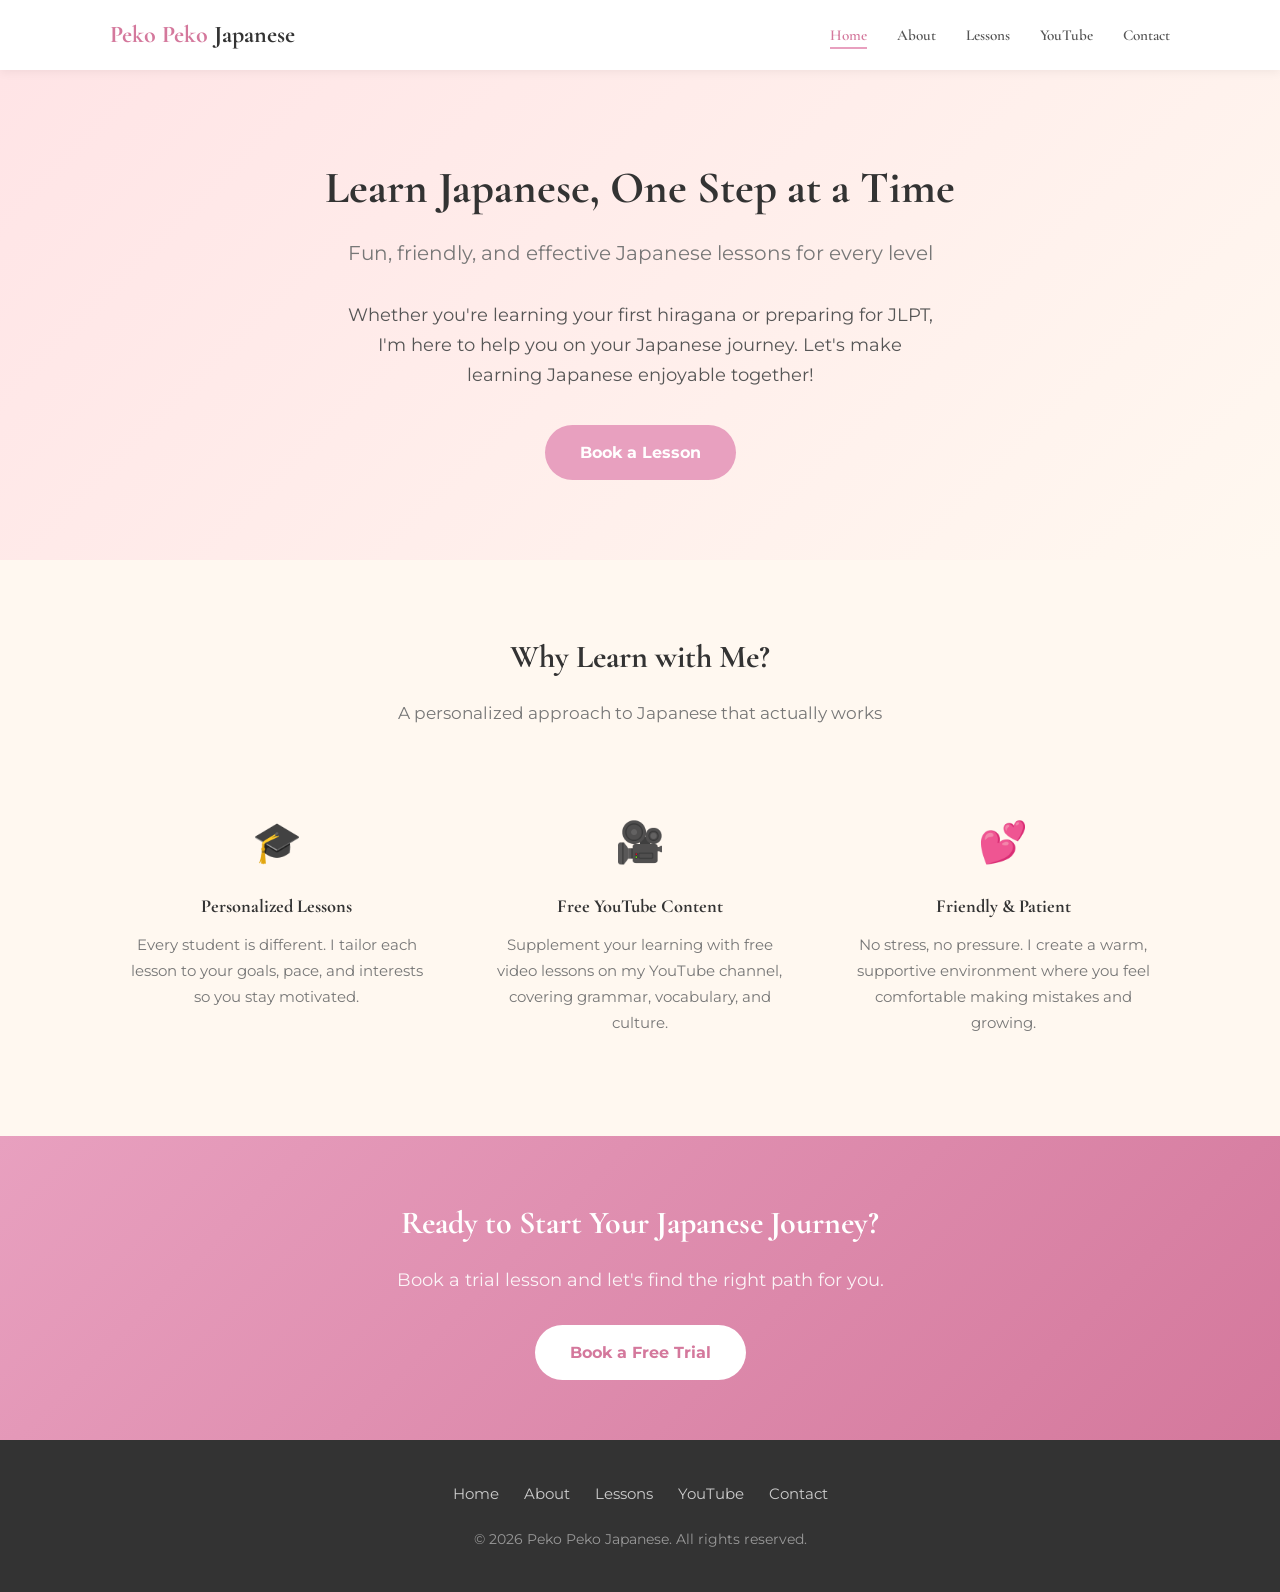
==== index.html @ 99cbce1f "Initial website for Peko Peko Japanese Co-Authored-By: Claude Opus 4.6 <noreply@anthropic.com>" ====
<!DOCTYPE html>
<html lang="en">
<head>
  <meta charset="UTF-8">
  <meta name="viewport" content="width=device-width, initial-scale=1.0">
  <title>Peko Peko Japanese - Learn Japanese with Fun</title>
  <link rel="stylesheet" href="css/style.css">
</head>
<body>

  <!-- Navigation -->
  <nav class="navbar">
    <div class="nav-container">
      <a href="index.html" class="nav-logo">Peko Peko <span>Japanese</span></a>
      <ul class="nav-links" id="navLinks">
        <li><a href="index.html" class="active">Home</a></li>
        <li><a href="about.html">About</a></li>
        <li><a href="lessons.html">Lessons</a></li>
        <li><a href="youtube.html">YouTube</a></li>
        <li><a href="contact.html">Contact</a></li>
      </ul>
      <div class="hamburger" id="hamburger" onclick="toggleMenu()">
        <span></span>
        <span></span>
        <span></span>
      </div>
    </div>
  </nav>

  <!-- Hero Section -->
  <section class="hero">
    <h1>Learn Japanese, One Step at a Time</h1>
    <p class="tagline">Fun, friendly, and effective Japanese lessons for every level</p>
    <p>Whether you're learning your first hiragana or preparing for JLPT, I'm here to help you on your Japanese journey. Let's make learning Japanese enjoyable together!</p>
    <a href="https://preply.in/%E7%8E%96%E5%AE%9F6JA1728223210?ts=17727750" target="_blank" class="btn btn-primary">Book a Lesson</a>
  </section>

  <!-- Features -->
  <div class="section">
    <h2>Why Learn with Me?</h2>
    <p class="subtitle">A personalized approach to Japanese that actually works</p>
    <div class="features">
      <div class="feature-item">
        <div class="feature-icon">&#127891;</div>
        <h3>Personalized Lessons</h3>
        <p>Every student is different. I tailor each lesson to your goals, pace, and interests so you stay motivated.</p>
      </div>
      <div class="feature-item">
        <div class="feature-icon">&#127909;</div>
        <h3>Free YouTube Content</h3>
        <p>Supplement your learning with free video lessons on my YouTube channel, covering grammar, vocabulary, and culture.</p>
      </div>
      <div class="feature-item">
        <div class="feature-icon">&#128149;</div>
        <h3>Friendly & Patient</h3>
        <p>No stress, no pressure. I create a warm, supportive environment where you feel comfortable making mistakes and growing.</p>
      </div>
    </div>
  </div>

  <!-- CTA Banner -->
  <section class="cta-banner">
    <h2>Ready to Start Your Japanese Journey?</h2>
    <p>Book a trial lesson and let's find the right path for you.</p>
    <a href="https://preply.in/%E7%8E%96%E5%AE%9F6JA1728223210?ts=17727750" target="_blank" class="btn">Book a Free Trial</a>
  </section>

  <!-- Footer -->
  <footer class="footer">
    <div class="footer-content">
      <ul class="footer-links">
        <li><a href="index.html">Home</a></li>
        <li><a href="about.html">About</a></li>
        <li><a href="lessons.html">Lessons</a></li>
        <li><a href="youtube.html">YouTube</a></li>
        <li><a href="contact.html">Contact</a></li>
      </ul>
      <p>&copy; 2026 Peko Peko Japanese. All rights reserved.</p>
    </div>
  </footer>

  <script>
    function toggleMenu() {
      document.getElementById('navLinks').classList.toggle('open');
    }
  </script>

</body>
</html>
---- css/style.css ----
@import url('https://fonts.googleapis.com/css2?family=Cormorant+Garamond:wght@400;500;600;700&family=Montserrat:wght@400;500;600&display=swap');

/* ===== Reset & Base ===== */
*, *::before, *::after {
  margin: 0;
  padding: 0;
  box-sizing: border-box;
}

html {
  scroll-behavior: smooth;
}

body {
  font-family: 'Montserrat', sans-serif;
  color: #333;
  background-color: #FFF8F0;
  line-height: 1.7;
}

h1, h2, h3, .nav-logo, .nav-links a {
  font-family: 'Cormorant Garamond', serif;
}

a {
  color: #D4789C;
  text-decoration: none;
  transition: color 0.3s;
}

a:hover {
  color: #B85C80;
}

img {
  max-width: 100%;
  height: auto;
}

/* ===== Navigation ===== */
.navbar {
  background-color: #fff;
  box-shadow: 0 2px 10px rgba(0, 0, 0, 0.06);
  position: sticky;
  top: 0;
  z-index: 100;
}

.nav-container {
  max-width: 1100px;
  margin: 0 auto;
  padding: 0 20px;
  display: flex;
  justify-content: space-between;
  align-items: center;
  height: 70px;
}

.nav-logo {
  font-size: 1.5rem;
  font-weight: 800;
  color: #D4789C;
}

.nav-logo span {
  color: #333;
}

.nav-links {
  display: flex;
  list-style: none;
  gap: 30px;
}

.nav-links a {
  color: #555;
  font-weight: 600;
  font-size: 0.95rem;
  padding: 5px 0;
  position: relative;
}

.nav-links a::after {
  content: '';
  position: absolute;
  bottom: 0;
  left: 0;
  width: 0;
  height: 2px;
  background-color: #E8A0BF;
  transition: width 0.3s;
}

.nav-links a:hover::after,
.nav-links a.active::after {
  width: 100%;
}

.nav-links a:hover,
.nav-links a.active {
  color: #D4789C;
}

/* Hamburger menu (mobile) */
.hamburger {
  display: none;
  flex-direction: column;
  cursor: pointer;
  gap: 5px;
}

.hamburger span {
  width: 25px;
  height: 3px;
  background-color: #333;
  border-radius: 3px;
  transition: 0.3s;
}

/* ===== Hero Section ===== */
.hero {
  background: linear-gradient(135deg, #FFE4E6, #FFF8F0);
  padding: 80px 20px;
  text-align: center;
}

.hero h1 {
  font-size: 2.8rem;
  font-weight: 800;
  color: #333;
  margin-bottom: 10px;
}

.hero .tagline {
  font-size: 1.25rem;
  color: #777;
  margin-bottom: 30px;
}

.hero p {
  max-width: 600px;
  margin: 0 auto 35px;
  font-size: 1.1rem;
  color: #555;
}

/* ===== Buttons ===== */
.btn {
  display: inline-block;
  padding: 14px 35px;
  border-radius: 30px;
  font-weight: 700;
  font-size: 1rem;
  transition: all 0.3s;
  border: none;
  cursor: pointer;
}

.btn-primary {
  background-color: #E8A0BF;
  color: #fff;
}

.btn-primary:hover {
  background-color: #D4789C;
  color: #fff;
  transform: translateY(-2px);
  box-shadow: 0 4px 15px rgba(212, 120, 156, 0.4);
}

.btn-secondary {
  background-color: transparent;
  color: #D4789C;
  border: 2px solid #E8A0BF;
}

.btn-secondary:hover {
  background-color: #E8A0BF;
  color: #fff;
  transform: translateY(-2px);
}

/* ===== Sections ===== */
.section {
  padding: 70px 20px;
  max-width: 1100px;
  margin: 0 auto;
}

.section-alt {
  background-color: #FFE4E6;
}

.section-alt .section {
  padding-left: 0;
  padding-right: 0;
}

.section h2 {
  font-size: 2rem;
  text-align: center;
  margin-bottom: 15px;
  color: #333;
}

.section .subtitle {
  text-align: center;
  color: #777;
  margin-bottom: 50px;
  font-size: 1.05rem;
}

/* ===== Page Header ===== */
.page-header {
  background: linear-gradient(135deg, #FFE4E6, #FFF8F0);
  padding: 50px 20px;
  text-align: center;
}

.page-header h1 {
  font-size: 2.4rem;
  font-weight: 800;
  color: #333;
  margin-bottom: 10px;
}

.page-header p {
  color: #777;
  font-size: 1.1rem;
}

/* ===== Cards ===== */
.card-grid {
  display: grid;
  grid-template-columns: repeat(auto-fit, minmax(300px, 1fr));
  gap: 30px;
}

.card {
  background: #fff;
  border-radius: 15px;
  padding: 35px 30px;
  box-shadow: 0 3px 15px rgba(0, 0, 0, 0.05);
  transition: transform 0.3s, box-shadow 0.3s;
}

.card:hover {
  transform: translateY(-5px);
  box-shadow: 0 8px 25px rgba(0, 0, 0, 0.1);
}

.card h3 {
  font-size: 1.3rem;
  margin-bottom: 12px;
  color: #D4789C;
}

.card p {
  color: #666;
  margin-bottom: 15px;
}

.card .tag {
  display: inline-block;
  background-color: #FFE4E6;
  color: #D4789C;
  padding: 4px 14px;
  border-radius: 20px;
  font-size: 0.85rem;
  font-weight: 600;
}

/* ===== About Page ===== */
.about-content {
  display: grid;
  grid-template-columns: 1fr 1fr;
  gap: 50px;
  align-items: center;
}

.about-photo {
  width: 100%;
  border-radius: 20px;
  overflow: hidden;
}

.about-photo img {
  width: 100%;
  height: 400px;
  object-fit: cover;
  object-position: center 60%;
  border-radius: 20px;
}

.about-text h3 {
  font-size: 1.4rem;
  margin-bottom: 15px;
  color: #D4789C;
}

.about-text p {
  color: #555;
  margin-bottom: 15px;
}

.philosophy-list {
  list-style: none;
  margin-top: 20px;
}

.philosophy-list li {
  padding: 8px 0;
  padding-left: 25px;
  position: relative;
  color: #555;
}

.philosophy-list li::before {
  content: '\2728';
  position: absolute;
  left: 0;
}

/* ===== Video Grid ===== */
.video-grid {
  display: grid;
  grid-template-columns: repeat(auto-fit, minmax(320px, 1fr));
  gap: 30px;
}

.video-card {
  background: #fff;
  border-radius: 15px;
  overflow: hidden;
  box-shadow: 0 3px 15px rgba(0, 0, 0, 0.05);
}

.video-card .video-wrapper {
  position: relative;
  padding-bottom: 56.25%;
  height: 0;
}

.video-card .video-wrapper iframe {
  position: absolute;
  top: 0;
  left: 0;
  width: 100%;
  height: 100%;
  border: none;
}

.video-card .video-info {
  padding: 20px;
}

.video-card .video-info h3 {
  font-size: 1.1rem;
  margin-bottom: 8px;
  color: #333;
}

.video-card .video-info p {
  color: #777;
  font-size: 0.95rem;
}

/* ===== Contact Form ===== */
.contact-grid {
  display: grid;
  grid-template-columns: 1fr 1fr;
  gap: 50px;
}

.form-group {
  margin-bottom: 20px;
}

.form-group label {
  display: block;
  margin-bottom: 6px;
  font-weight: 600;
  color: #555;
}

.form-group input,
.form-group textarea,
.form-group select {
  width: 100%;
  padding: 12px 16px;
  border: 2px solid #E8D5DC;
  border-radius: 10px;
  font-family: 'Montserrat', sans-serif;
  font-size: 1rem;
  color: #333;
  background: #fff;
  transition: border-color 0.3s;
}

.form-group input:focus,
.form-group textarea:focus,
.form-group select:focus {
  outline: none;
  border-color: #E8A0BF;
}

.form-group textarea {
  resize: vertical;
  min-height: 120px;
}

.contact-info h3 {
  font-size: 1.3rem;
  color: #D4789C;
  margin-bottom: 15px;
}

.contact-info p {
  color: #555;
  margin-bottom: 20px;
}

.social-links {
  display: flex;
  gap: 15px;
  margin-top: 25px;
}

.social-links a {
  display: inline-flex;
  align-items: center;
  gap: 8px;
  padding: 10px 20px;
  background-color: #FFE4E6;
  border-radius: 25px;
  color: #D4789C;
  font-weight: 600;
  font-size: 0.9rem;
  transition: all 0.3s;
}

.social-links a:hover {
  background-color: #E8A0BF;
  color: #fff;
}

/* ===== Footer ===== */
.footer {
  background-color: #333;
  color: #ccc;
  padding: 40px 20px;
  text-align: center;
}

.footer-content {
  max-width: 1100px;
  margin: 0 auto;
}

.footer-links {
  display: flex;
  justify-content: center;
  gap: 25px;
  list-style: none;
  margin-bottom: 20px;
}

.footer-links a {
  color: #ccc;
  font-size: 0.95rem;
}

.footer-links a:hover {
  color: #E8A0BF;
}

.footer p {
  font-size: 0.9rem;
  color: #999;
}

/* ===== Highlights / Features ===== */
.features {
  display: grid;
  grid-template-columns: repeat(3, 1fr);
  gap: 30px;
  text-align: center;
}

.feature-item {
  padding: 30px 20px;
}

.feature-icon {
  font-size: 2.5rem;
  margin-bottom: 15px;
}

.feature-item h3 {
  font-size: 1.15rem;
  margin-bottom: 10px;
  color: #333;
}

.feature-item p {
  color: #777;
  font-size: 0.95rem;
}

/* ===== CTA Banner ===== */
.cta-banner {
  background: linear-gradient(135deg, #E8A0BF, #D4789C);
  padding: 60px 20px;
  text-align: center;
  color: #fff;
}

.cta-banner h2 {
  font-size: 2rem;
  margin-bottom: 15px;
}

.cta-banner p {
  font-size: 1.1rem;
  margin-bottom: 30px;
  opacity: 0.9;
}

.cta-banner .btn {
  background-color: #fff;
  color: #D4789C;
}

.cta-banner .btn:hover {
  background-color: #FFF8F0;
  transform: translateY(-2px);
  box-shadow: 0 4px 15px rgba(0, 0, 0, 0.2);
}

/* ===== Channel Banner (YouTube page) ===== */
.channel-banner {
  background: #fff;
  border-radius: 15px;
  padding: 35px;
  text-align: center;
  box-shadow: 0 3px 15px rgba(0, 0, 0, 0.05);
  margin-bottom: 40px;
}

.channel-banner h3 {
  font-size: 1.4rem;
  margin-bottom: 10px;
  color: #333;
}

.channel-banner p {
  color: #777;
  margin-bottom: 20px;
}

/* ===== Responsive ===== */
@media (max-width: 768px) {
  .hamburger {
    display: flex;
  }

  .nav-links {
    display: none;
    position: absolute;
    top: 70px;
    left: 0;
    right: 0;
    background: #fff;
    flex-direction: column;
    padding: 20px;
    gap: 15px;
    box-shadow: 0 5px 15px rgba(0, 0, 0, 0.1);
  }

  .nav-links.open {
    display: flex;
  }

  .hero h1 {
    font-size: 2rem;
  }

  .hero .tagline {
    font-size: 1.05rem;
  }

  .features {
    grid-template-columns: 1fr;
    gap: 20px;
  }

  .about-content {
    grid-template-columns: 1fr;
  }

  .about-photo {
    height: 250px;
  }

  .contact-grid {
    grid-template-columns: 1fr;
  }

  .social-links {
    flex-wrap: wrap;
  }

  .card-grid {
    grid-template-columns: 1fr;
  }

  .video-grid {
    grid-template-columns: 1fr;
  }

  .page-header h1 {
    font-size: 1.8rem;
  }
}
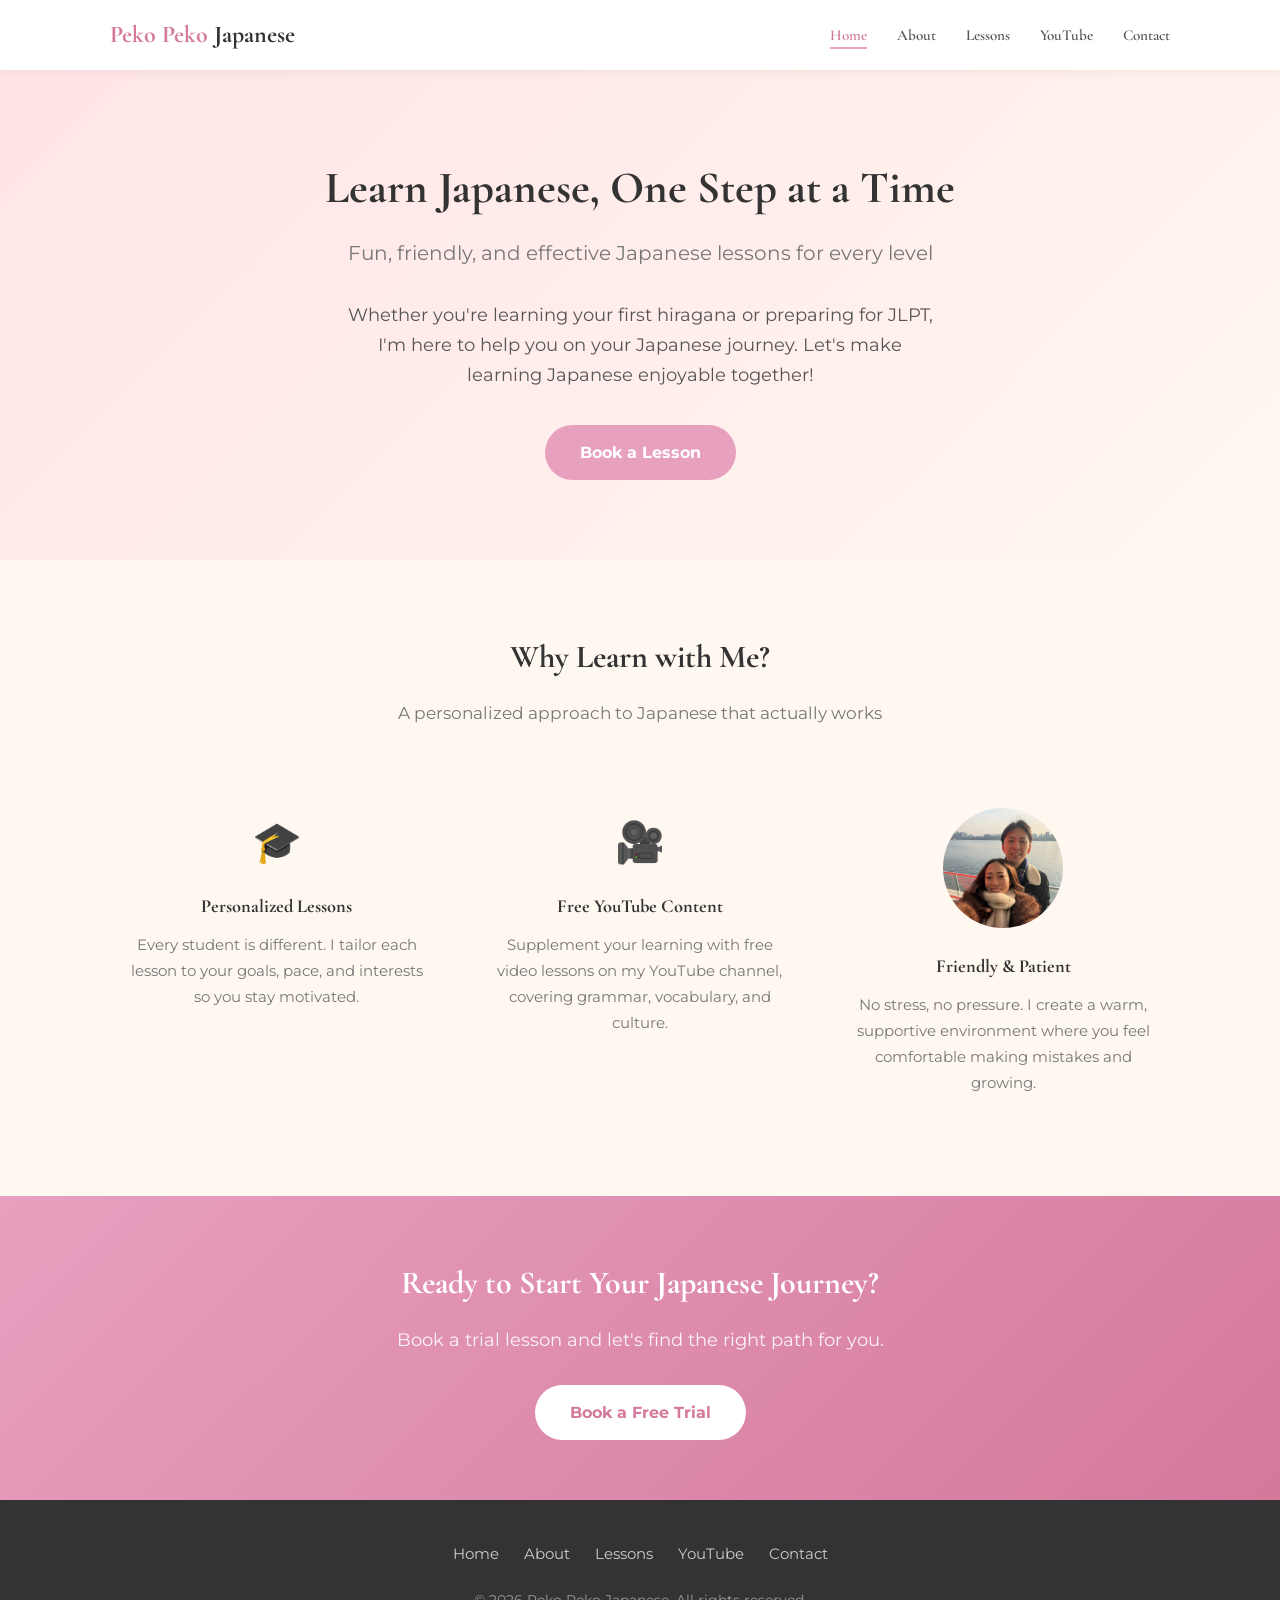
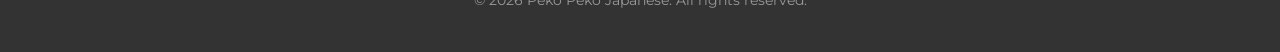
==== commit f789b5ce: "Add photo to home page and update fonts to elegant style Co-Authored-By: Claude Opus 4.6 <noreply@an" ====
--- a/index.html
+++ b/index.html
@@ -51,7 +51,7 @@
         <p>Supplement your learning with free video lessons on my YouTube channel, covering grammar, vocabulary, and culture.</p>
       </div>
       <div class="feature-item">
-        <div class="feature-icon">&#128149;</div>
+        <img src="images/friendly.jpeg" alt="Friendly and patient teaching" class="feature-photo">
         <h3>Friendly & Patient</h3>
         <p>No stress, no pressure. I create a warm, supportive environment where you feel comfortable making mistakes and growing.</p>
       </div>
--- a/css/style.css
+++ b/css/style.css
@@ -493,6 +493,15 @@
 
 .feature-icon {
   font-size: 2.5rem;
+  margin-bottom: 15px;
+}
+
+.feature-photo {
+  width: 120px;
+  height: 120px;
+  border-radius: 50%;
+  object-fit: cover;
+  object-position: center top;
   margin-bottom: 15px;
 }
 
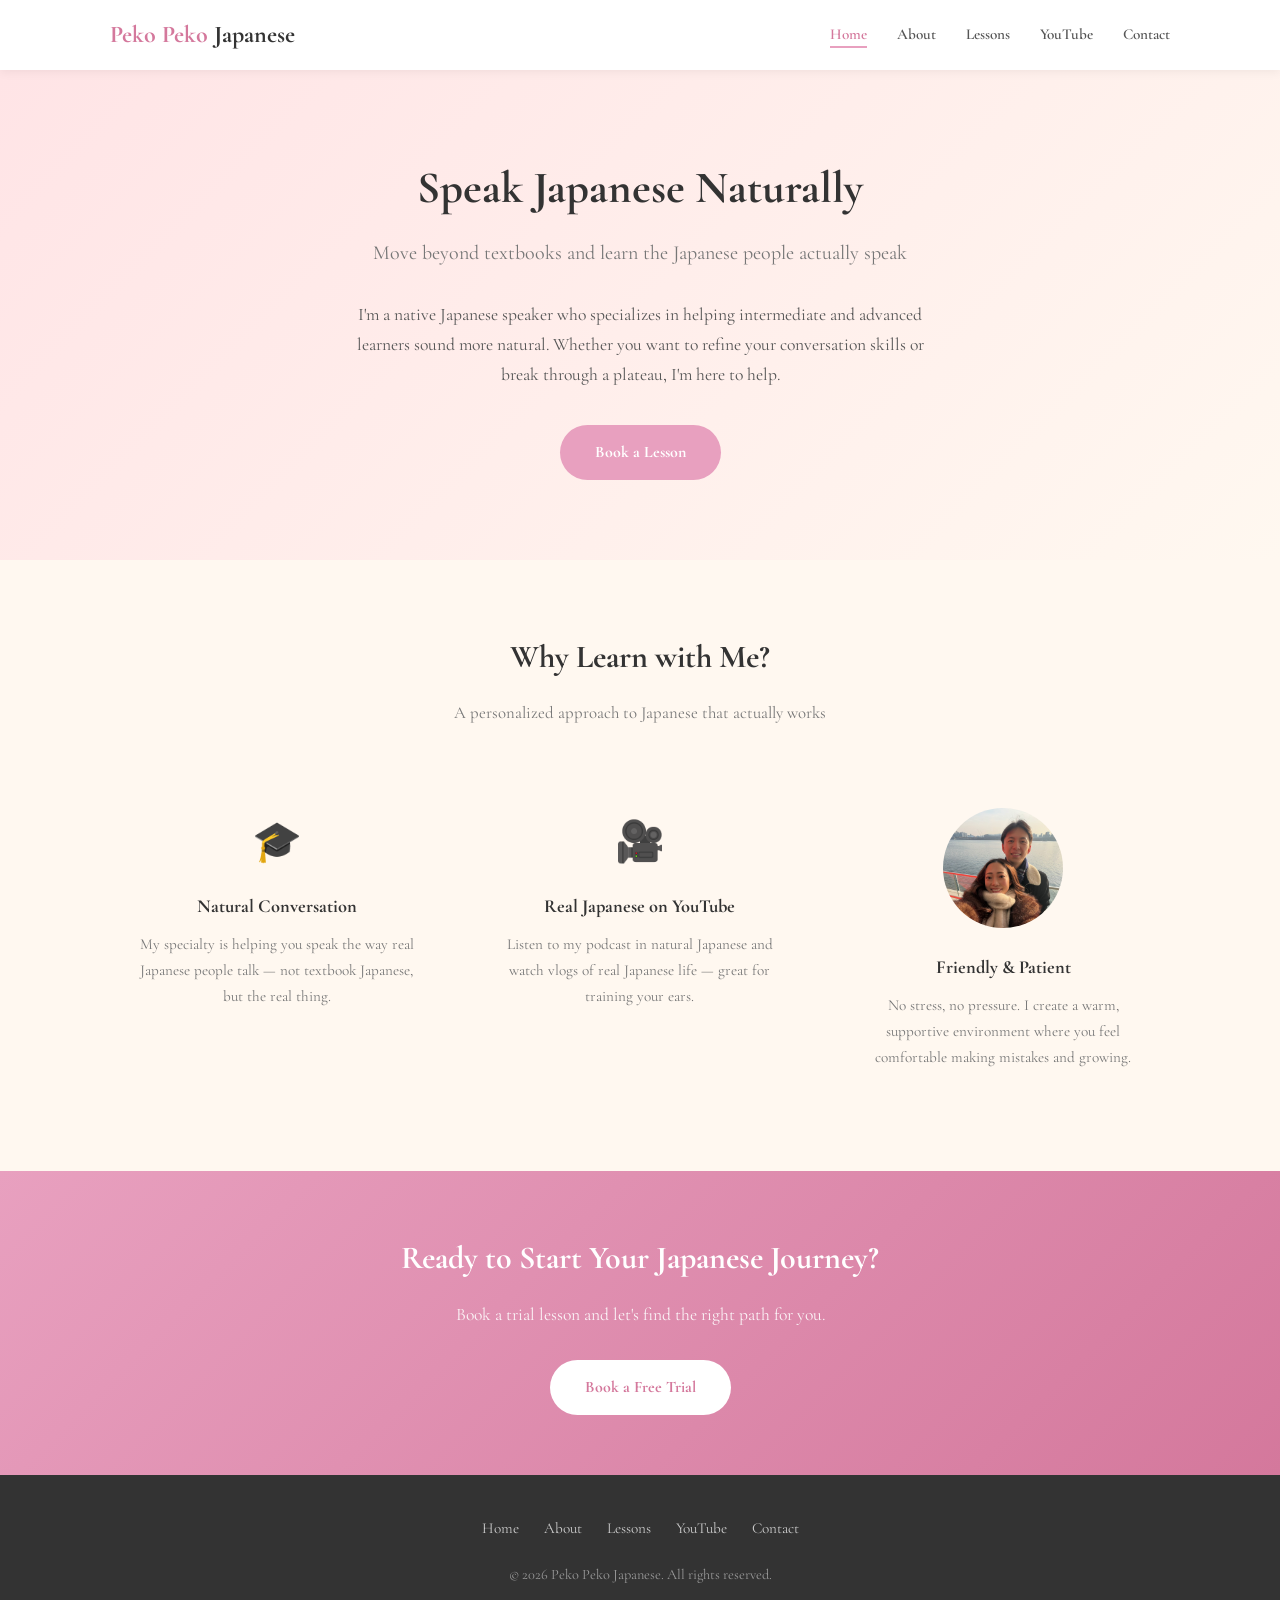
==== commit f41ea03b: "Update content: focus on natural Japanese conversation and podcast/vlog YouTube content Co-Authored-" ====
--- a/index.html
+++ b/index.html
@@ -29,9 +29,9 @@
 
   <!-- Hero Section -->
   <section class="hero">
-    <h1>Learn Japanese, One Step at a Time</h1>
-    <p class="tagline">Fun, friendly, and effective Japanese lessons for every level</p>
-    <p>Whether you're learning your first hiragana or preparing for JLPT, I'm here to help you on your Japanese journey. Let's make learning Japanese enjoyable together!</p>
+    <h1>Speak Japanese Naturally</h1>
+    <p class="tagline">Move beyond textbooks and learn the Japanese people actually speak</p>
+    <p>I'm a native Japanese speaker who specializes in helping intermediate and advanced learners sound more natural. Whether you want to refine your conversation skills or break through a plateau, I'm here to help.</p>
     <a href="https://preply.in/%E7%8E%96%E5%AE%9F6JA1728223210?ts=17727750" target="_blank" class="btn btn-primary">Book a Lesson</a>
   </section>
 
@@ -42,13 +42,13 @@
     <div class="features">
       <div class="feature-item">
         <div class="feature-icon">&#127891;</div>
-        <h3>Personalized Lessons</h3>
-        <p>Every student is different. I tailor each lesson to your goals, pace, and interests so you stay motivated.</p>
+        <h3>Natural Conversation</h3>
+        <p>My specialty is helping you speak the way real Japanese people talk — not textbook Japanese, but the real thing.</p>
       </div>
       <div class="feature-item">
         <div class="feature-icon">&#127909;</div>
-        <h3>Free YouTube Content</h3>
-        <p>Supplement your learning with free video lessons on my YouTube channel, covering grammar, vocabulary, and culture.</p>
+        <h3>Real Japanese on YouTube</h3>
+        <p>Listen to my podcast in natural Japanese and watch vlogs of real Japanese life — great for training your ears.</p>
       </div>
       <div class="feature-item">
         <img src="images/friendly.jpeg" alt="Friendly and patient teaching" class="feature-photo">
--- a/css/style.css
+++ b/css/style.css
@@ -1,4 +1,4 @@
-@import url('https://fonts.googleapis.com/css2?family=Cormorant+Garamond:wght@400;500;600;700&family=Montserrat:wght@400;500;600&display=swap');
+@import url('https://fonts.googleapis.com/css2?family=Cormorant+Garamond:wght@400;500;600;700&display=swap');
 
 /* ===== Reset & Base ===== */
 *, *::before, *::after {
@@ -12,14 +12,10 @@
 }
 
 body {
-  font-family: 'Montserrat', sans-serif;
+  font-family: 'Cormorant Garamond', serif;
   color: #333;
   background-color: #FFF8F0;
   line-height: 1.7;
-}
-
-h1, h2, h3, .nav-logo, .nav-links a {
-  font-family: 'Cormorant Garamond', serif;
 }
 
 a {
@@ -390,7 +386,7 @@
   padding: 12px 16px;
   border: 2px solid #E8D5DC;
   border-radius: 10px;
-  font-family: 'Montserrat', sans-serif;
+  font-family: 'Cormorant Garamond', serif;
   font-size: 1rem;
   color: #333;
   background: #fff;
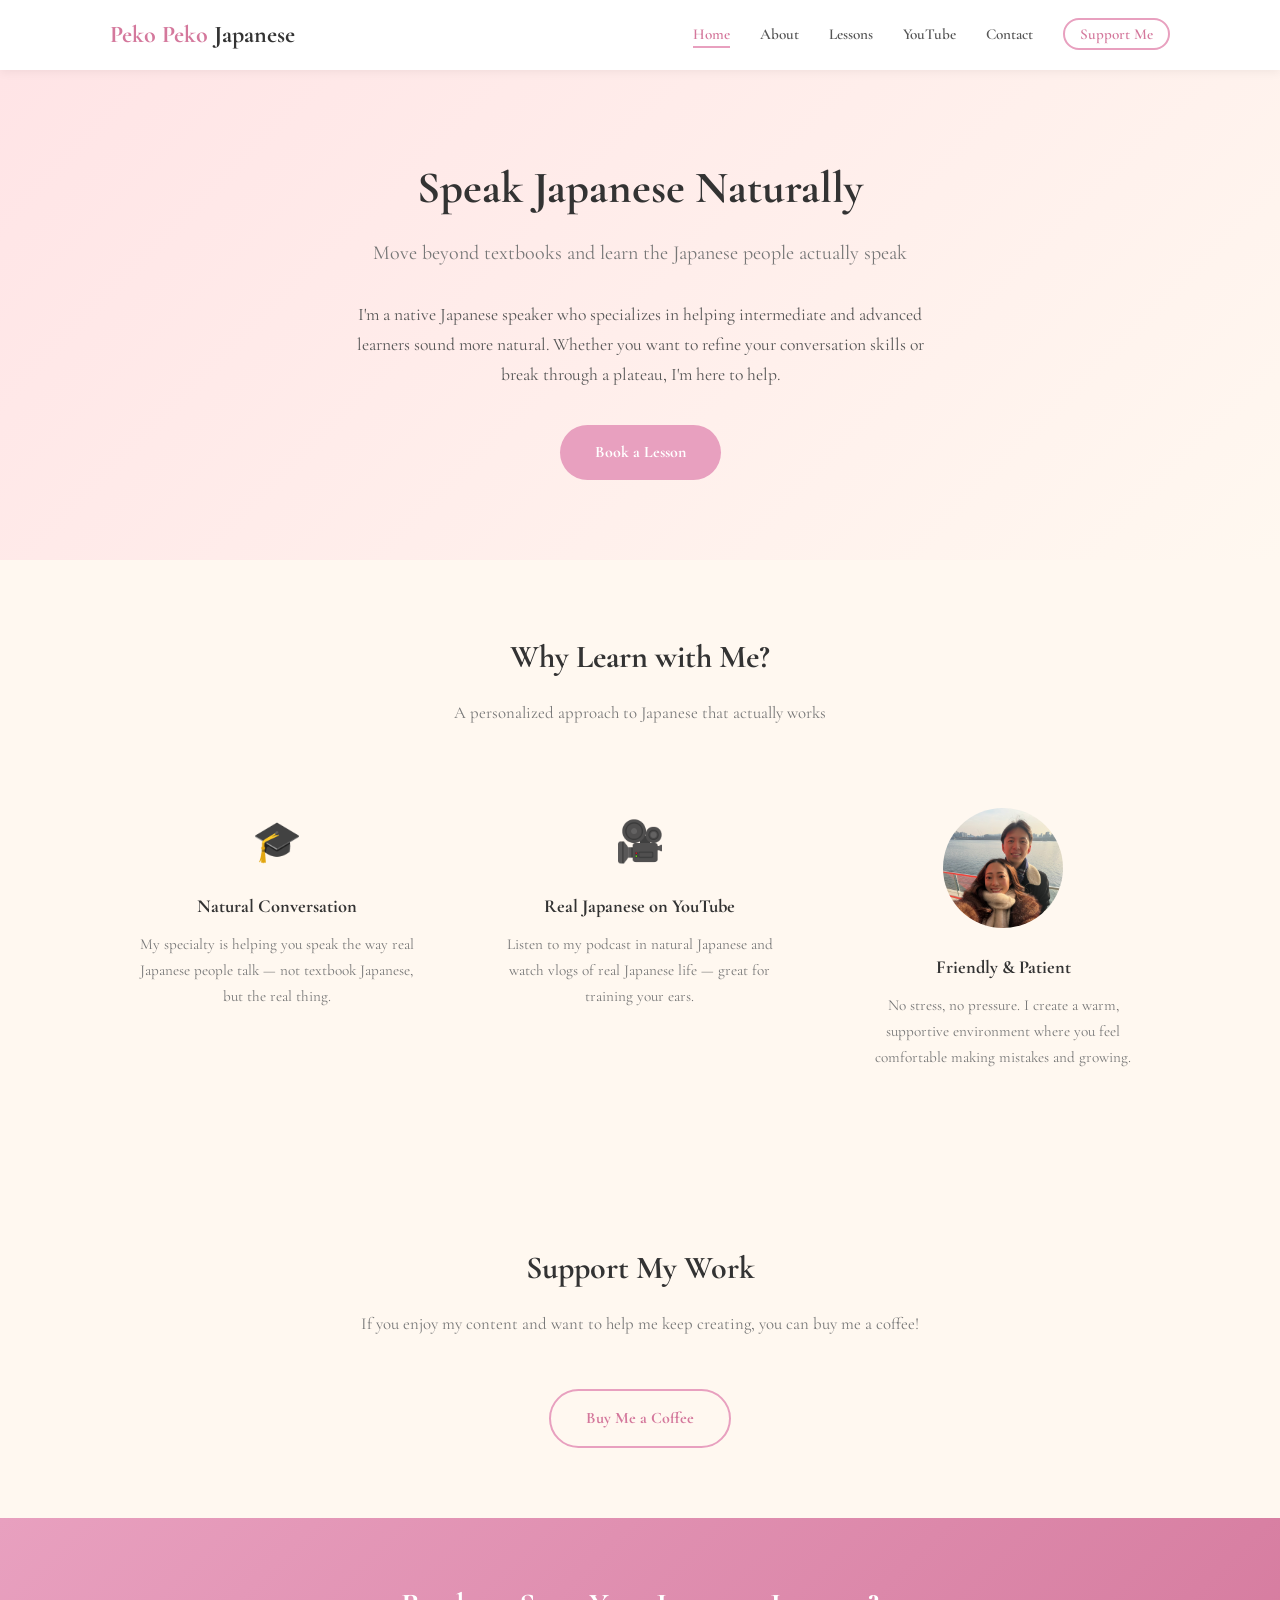
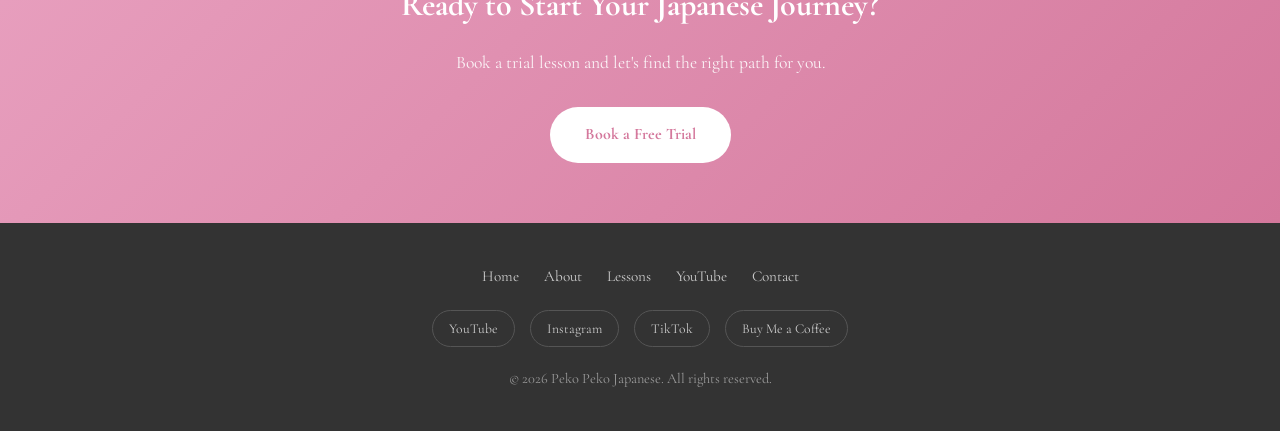
==== commit f9087db8: "Add social links, Buy Me a Coffee support, and Instagram/TikTok across all pages Co-Authored-By: Cla" ====
--- a/index.html
+++ b/index.html
@@ -18,6 +18,7 @@
         <li><a href="lessons.html">Lessons</a></li>
         <li><a href="youtube.html">YouTube</a></li>
         <li><a href="contact.html">Contact</a></li>
+        <li><a href="https://buymeacoffee.com/pekopeko" target="_blank" class="nav-support">Support Me</a></li>
       </ul>
       <div class="hamburger" id="hamburger" onclick="toggleMenu()">
         <span></span>
@@ -58,6 +59,13 @@
     </div>
   </div>
 
+  <!-- Support Banner -->
+  <div class="section" style="text-align: center;">
+    <h2>Support My Work</h2>
+    <p class="subtitle">If you enjoy my content and want to help me keep creating, you can buy me a coffee!</p>
+    <a href="https://buymeacoffee.com/pekopeko" target="_blank" class="btn btn-secondary">Buy Me a Coffee</a>
+  </div>
+
   <!-- CTA Banner -->
   <section class="cta-banner">
     <h2>Ready to Start Your Japanese Journey?</h2>
@@ -75,6 +83,12 @@
         <li><a href="youtube.html">YouTube</a></li>
         <li><a href="contact.html">Contact</a></li>
       </ul>
+      <div class="footer-social">
+        <a href="https://www.youtube.com/@pekopeko_japanese" target="_blank">YouTube</a>
+        <a href="https://www.instagram.com/howtolearnjp/" target="_blank">Instagram</a>
+        <a href="https://www.tiktok.com/@pekopeko_japanese" target="_blank">TikTok</a>
+        <a href="https://buymeacoffee.com/pekopeko" target="_blank">Buy Me a Coffee</a>
+      </div>
       <p>&copy; 2026 Peko Peko Japanese. All rights reserved.</p>
     </div>
   </footer>
--- a/css/style.css
+++ b/css/style.css
@@ -470,9 +470,46 @@
   color: #E8A0BF;
 }
 
+.footer-social {
+  display: flex;
+  justify-content: center;
+  gap: 15px;
+  margin-bottom: 20px;
+  flex-wrap: wrap;
+}
+
+.footer-social a {
+  color: #ccc;
+  font-size: 0.85rem;
+  padding: 6px 16px;
+  border: 1px solid #555;
+  border-radius: 20px;
+  transition: all 0.3s;
+}
+
+.footer-social a:hover {
+  color: #fff;
+  border-color: #E8A0BF;
+  background-color: rgba(232, 160, 191, 0.2);
+}
+
 .footer p {
   font-size: 0.9rem;
   color: #999;
+}
+
+/* ===== Nav Support Button ===== */
+.nav-support {
+  color: #D4789C !important;
+  border: 2px solid #E8A0BF;
+  padding: 5px 15px !important;
+  border-radius: 20px;
+  transition: all 0.3s;
+}
+
+.nav-support:hover {
+  background-color: #E8A0BF;
+  color: #fff !important;
 }
 
 /* ===== Highlights / Features ===== */
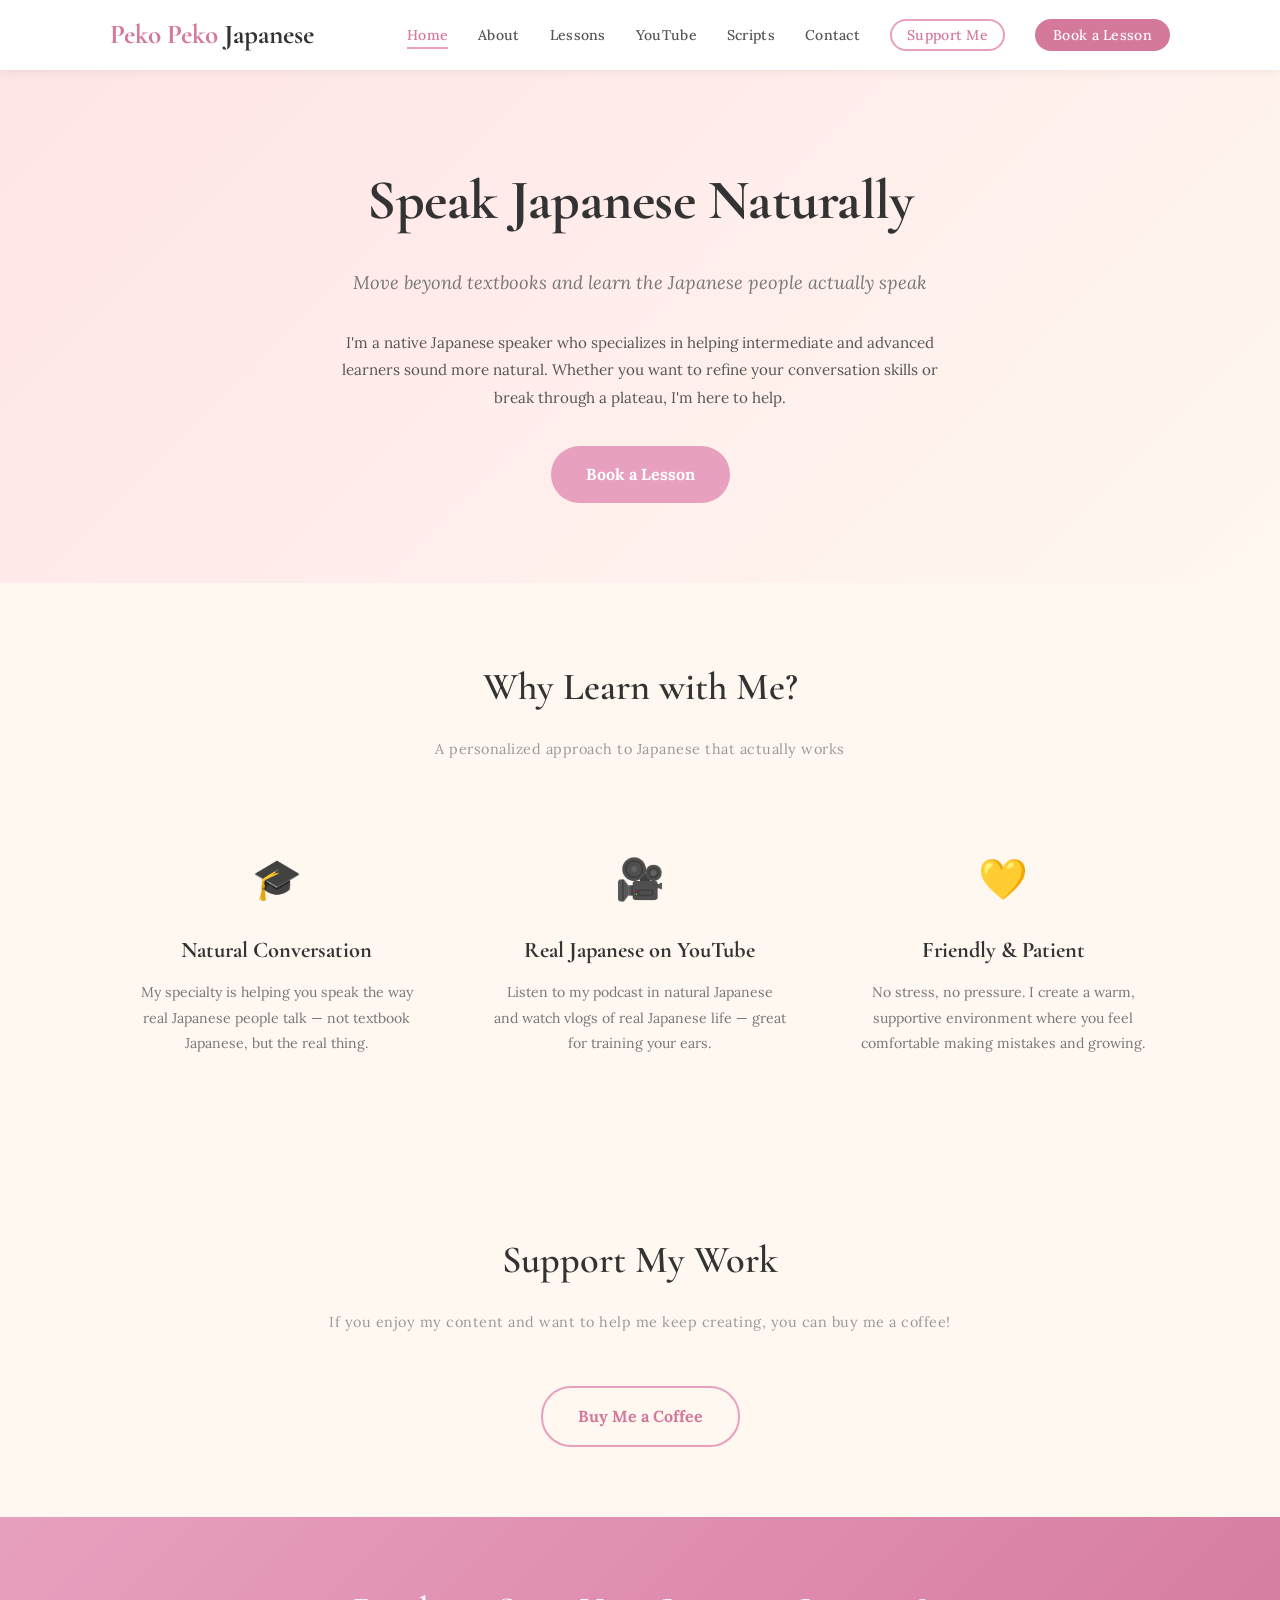
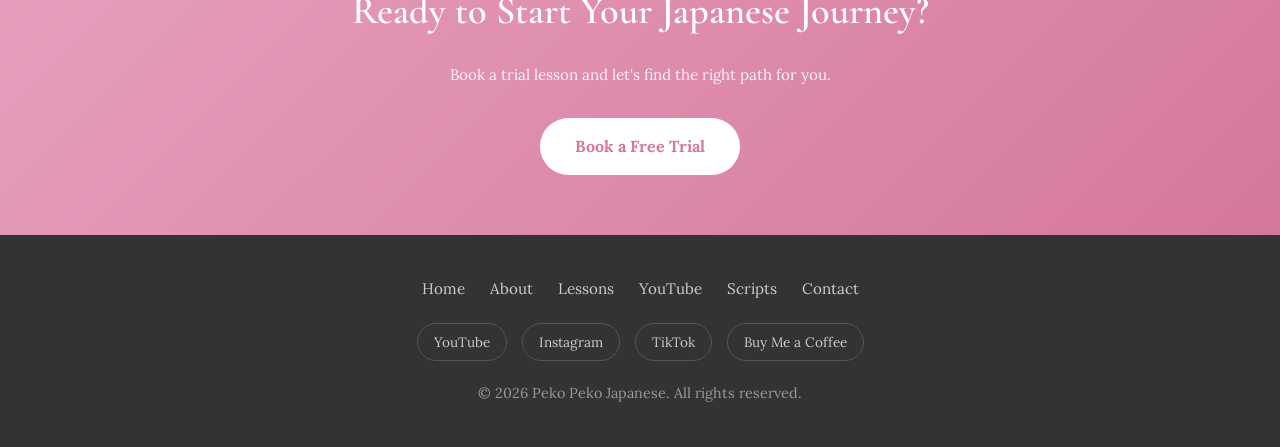
==== commit c0a69d4d: "Redesign About page, add Book a Lesson button to menu, update Preply link Co-Authored-By: Claude Opu" ====
--- a/index.html
+++ b/index.html
@@ -17,8 +17,10 @@
         <li><a href="about.html">About</a></li>
         <li><a href="lessons.html">Lessons</a></li>
         <li><a href="youtube.html">YouTube</a></li>
+        <li><a href="scripts.html">Scripts</a></li>
         <li><a href="contact.html">Contact</a></li>
         <li><a href="https://buymeacoffee.com/pekopeko" target="_blank" class="nav-support">Support Me</a></li>
+        <li><a href="https://preply.in/%E7%8E%96%E5%AE%9F6JA17282232102?ts=17912098" target="_blank" class="nav-book">Book a Lesson</a></li>
       </ul>
       <div class="hamburger" id="hamburger" onclick="toggleMenu()">
         <span></span>
@@ -33,7 +35,7 @@
     <h1>Speak Japanese Naturally</h1>
     <p class="tagline">Move beyond textbooks and learn the Japanese people actually speak</p>
     <p>I'm a native Japanese speaker who specializes in helping intermediate and advanced learners sound more natural. Whether you want to refine your conversation skills or break through a plateau, I'm here to help.</p>
-    <a href="https://preply.in/%E7%8E%96%E5%AE%9F6JA1728223210?ts=17727750" target="_blank" class="btn btn-primary">Book a Lesson</a>
+    <a href="https://preply.in/%E7%8E%96%E5%AE%9F6JA17282232102?ts=17912098" target="_blank" class="btn btn-primary">Book a Lesson</a>
   </section>
 
   <!-- Features -->
@@ -52,7 +54,7 @@
         <p>Listen to my podcast in natural Japanese and watch vlogs of real Japanese life — great for training your ears.</p>
       </div>
       <div class="feature-item">
-        <img src="images/friendly.jpeg" alt="Friendly and patient teaching" class="feature-photo">
+        <div class="feature-icon">&#128155;</div>
         <h3>Friendly & Patient</h3>
         <p>No stress, no pressure. I create a warm, supportive environment where you feel comfortable making mistakes and growing.</p>
       </div>
@@ -70,7 +72,7 @@
   <section class="cta-banner">
     <h2>Ready to Start Your Japanese Journey?</h2>
     <p>Book a trial lesson and let's find the right path for you.</p>
-    <a href="https://preply.in/%E7%8E%96%E5%AE%9F6JA1728223210?ts=17727750" target="_blank" class="btn">Book a Free Trial</a>
+    <a href="https://preply.in/%E7%8E%96%E5%AE%9F6JA17282232102?ts=17912098" target="_blank" class="btn">Book a Free Trial</a>
   </section>
 
   <!-- Footer -->
@@ -81,6 +83,7 @@
         <li><a href="about.html">About</a></li>
         <li><a href="lessons.html">Lessons</a></li>
         <li><a href="youtube.html">YouTube</a></li>
+        <li><a href="scripts.html">Scripts</a></li>
         <li><a href="contact.html">Contact</a></li>
       </ul>
       <div class="footer-social">
--- a/css/style.css
+++ b/css/style.css
@@ -1,4 +1,4 @@
-@import url('https://fonts.googleapis.com/css2?family=Cormorant+Garamond:wght@400;500;600;700&display=swap');
+@import url('https://fonts.googleapis.com/css2?family=Cormorant+Garamond:wght@400;500;600;700&family=Lora:wght@400;500;600&display=swap');
 
 /* ===== Reset & Base ===== */
 *, *::before, *::after {
@@ -12,10 +12,15 @@
 }
 
 body {
+  font-family: 'Lora', serif;
+  color: #333;
+  background-color: #FFF8F0;
+  line-height: 1.8;
+  font-size: 0.95rem;
+}
+
+h1, h2, h3 {
   font-family: 'Cormorant Garamond', serif;
-  color: #333;
-  background-color: #FFF8F0;
-  line-height: 1.7;
 }
 
 a {
@@ -53,8 +58,9 @@
 }
 
 .nav-logo {
-  font-size: 1.5rem;
-  font-weight: 800;
+  font-family: 'Cormorant Garamond', serif;
+  font-size: 1.7rem;
+  font-weight: 700;
   color: #D4789C;
 }
 
@@ -70,8 +76,9 @@
 
 .nav-links a {
   color: #555;
-  font-weight: 600;
-  font-size: 0.95rem;
+  font-weight: 500;
+  font-size: 0.88rem;
+  letter-spacing: 0.3px;
   padding: 5px 0;
   position: relative;
 }
@@ -121,22 +128,24 @@
 }
 
 .hero h1 {
-  font-size: 2.8rem;
-  font-weight: 800;
-  color: #333;
-  margin-bottom: 10px;
+  font-size: 3.5rem;
+  font-weight: 700;
+  color: #333;
+  margin-bottom: 15px;
+  letter-spacing: -0.5px;
 }
 
 .hero .tagline {
-  font-size: 1.25rem;
+  font-size: 1.15rem;
   color: #777;
   margin-bottom: 30px;
+  font-style: italic;
 }
 
 .hero p {
   max-width: 600px;
   margin: 0 auto 35px;
-  font-size: 1.1rem;
+  font-size: 0.95rem;
   color: #555;
 }
 
@@ -193,17 +202,19 @@
 }
 
 .section h2 {
-  font-size: 2rem;
-  text-align: center;
-  margin-bottom: 15px;
-  color: #333;
+  font-size: 2.4rem;
+  text-align: center;
+  margin-bottom: 15px;
+  color: #333;
+  font-weight: 600;
 }
 
 .section .subtitle {
   text-align: center;
-  color: #777;
+  color: #999;
   margin-bottom: 50px;
-  font-size: 1.05rem;
+  font-size: 0.9rem;
+  letter-spacing: 0.5px;
 }
 
 /* ===== Page Header ===== */
@@ -214,15 +225,17 @@
 }
 
 .page-header h1 {
-  font-size: 2.4rem;
-  font-weight: 800;
+  font-size: 3rem;
+  font-weight: 700;
   color: #333;
   margin-bottom: 10px;
+  letter-spacing: -0.5px;
 }
 
 .page-header p {
-  color: #777;
-  font-size: 1.1rem;
+  color: #999;
+  font-size: 0.9rem;
+  font-style: italic;
 }
 
 /* ===== Cards ===== */
@@ -246,7 +259,7 @@
 }
 
 .card h3 {
-  font-size: 1.3rem;
+  font-size: 1.5rem;
   margin-bottom: 12px;
   color: #D4789C;
 }
@@ -254,6 +267,7 @@
 .card p {
   color: #666;
   margin-bottom: 15px;
+  font-size: 0.9rem;
 }
 
 .card .tag {
@@ -315,6 +329,64 @@
   content: '\2728';
   position: absolute;
   left: 0;
+}
+
+/* ===== About Page：あいさつ・数字・ボタン ===== */
+.about-hello {
+  color: #D4789C !important;
+  font-size: 1.1rem;
+  margin-bottom: 0 !important;
+}
+
+.about-title {
+  font-size: 2.8rem;
+  font-weight: 600;
+  color: #333;
+  margin-bottom: 15px;
+  line-height: 1.2;
+}
+
+.btn-row {
+  display: flex;
+  flex-wrap: wrap;
+  gap: 15px;
+  margin-top: 25px;
+}
+
+.stats-strip {
+  max-width: 1100px;
+  margin: 0 auto 70px;
+  padding: 0 20px;
+  display: grid;
+  grid-template-columns: repeat(3, 1fr);
+  gap: 20px;
+}
+
+.stat {
+  background: #fff;
+  border-radius: 15px;
+  padding: 25px 15px;
+  text-align: center;
+  box-shadow: 0 3px 15px rgba(0, 0, 0, 0.05);
+  border-top: 3px solid #E8A0BF;
+}
+
+.stat-num {
+  display: block;
+  font-family: 'Cormorant Garamond', serif;
+  font-size: 2.6rem;
+  font-weight: 700;
+  color: #D4789C;
+  line-height: 1.1;
+}
+
+.stat-label {
+  font-size: 0.85rem;
+  color: #777;
+}
+
+.pillar {
+  text-align: center;
 }
 
 /* ===== Video Grid ===== */
@@ -386,8 +458,8 @@
   padding: 12px 16px;
   border: 2px solid #E8D5DC;
   border-radius: 10px;
-  font-family: 'Cormorant Garamond', serif;
-  font-size: 1rem;
+  font-family: 'Lora', serif;
+  font-size: 0.9rem;
   color: #333;
   background: #fff;
   transition: border-color 0.3s;
@@ -512,6 +584,23 @@
   color: #fff !important;
 }
 
+/* ===== Nav Book Button（予約ボタン：メニューの中で一番目立たせる） ===== */
+.nav-book {
+  background-color: #D4789C;
+  color: #fff !important;
+  padding: 7px 18px !important;
+  border-radius: 20px;
+  transition: all 0.3s;
+}
+
+.nav-book::after {
+  display: none;
+}
+
+.nav-book:hover {
+  background-color: #B85C80;
+}
+
 /* ===== Highlights / Features ===== */
 .features {
   display: grid;
@@ -539,14 +628,14 @@
 }
 
 .feature-item h3 {
-  font-size: 1.15rem;
+  font-size: 1.4rem;
   margin-bottom: 10px;
   color: #333;
 }
 
 .feature-item p {
   color: #777;
-  font-size: 0.95rem;
+  font-size: 0.88rem;
 }
 
 /* ===== CTA Banner ===== */
@@ -558,12 +647,13 @@
 }
 
 .cta-banner h2 {
-  font-size: 2rem;
-  margin-bottom: 15px;
+  font-size: 2.4rem;
+  margin-bottom: 15px;
+  font-weight: 600;
 }
 
 .cta-banner p {
-  font-size: 1.1rem;
+  font-size: 0.95rem;
   margin-bottom: 30px;
   opacity: 0.9;
 }
@@ -598,6 +688,80 @@
 .channel-banner p {
   color: #777;
   margin-bottom: 20px;
+}
+
+/* ===== Script Cards (scripts.html) ===== */
+.script-card {
+  display: block;
+  color: inherit;
+  cursor: pointer;
+}
+
+.script-card:hover {
+  color: inherit;
+}
+
+.script-link {
+  display: inline-block;
+  color: #D4789C;
+  font-weight: 600;
+  font-size: 0.9rem;
+  margin-top: 5px;
+}
+
+/* ===== Script Page (individual episodes) ===== */
+.script-page {
+  max-width: 800px;
+  margin: 0 auto;
+}
+
+.script-video {
+  margin-bottom: 40px;
+}
+
+.script-video .video-wrapper {
+  position: relative;
+  padding-bottom: 56.25%;
+  height: 0;
+  border-radius: 15px;
+  overflow: hidden;
+  box-shadow: 0 3px 15px rgba(0, 0, 0, 0.1);
+}
+
+.script-video .video-wrapper iframe {
+  position: absolute;
+  top: 0;
+  left: 0;
+  width: 100%;
+  height: 100%;
+  border: none;
+}
+
+.script-text {
+  background: #fff;
+  border-radius: 15px;
+  padding: 40px 35px;
+  box-shadow: 0 3px 15px rgba(0, 0, 0, 0.05);
+  margin-bottom: 30px;
+}
+
+.script-text h2 {
+  text-align: left;
+  font-size: 1.8rem;
+  margin-bottom: 25px;
+  color: #D4789C;
+}
+
+.script-text p {
+  color: #444;
+  font-size: 1rem;
+  line-height: 2;
+  margin-bottom: 20px;
+}
+
+.script-back {
+  text-align: center;
+  margin-top: 10px;
 }
 
 /* ===== Responsive ===== */
@@ -624,11 +788,15 @@
   }
 
   .hero h1 {
-    font-size: 2rem;
+    font-size: 2.4rem;
   }
 
   .hero .tagline {
-    font-size: 1.05rem;
+    font-size: 0.95rem;
+  }
+
+  .page-header h1 {
+    font-size: 2.2rem;
   }
 
   .features {
@@ -640,8 +808,24 @@
     grid-template-columns: 1fr;
   }
 
-  .about-photo {
-    height: 250px;
+  .about-title {
+    font-size: 2.2rem;
+  }
+
+  .stats-strip {
+    grid-template-columns: 1fr;
+    gap: 12px;
+  }
+
+  .about-photo img {
+    height: 320px;
+    object-position: center 40%;
+  }
+
+  /* スマホでカードが画面の端にくっつかないように */
+  .section-alt .section {
+    padding-left: 20px;
+    padding-right: 20px;
   }
 
   .contact-grid {
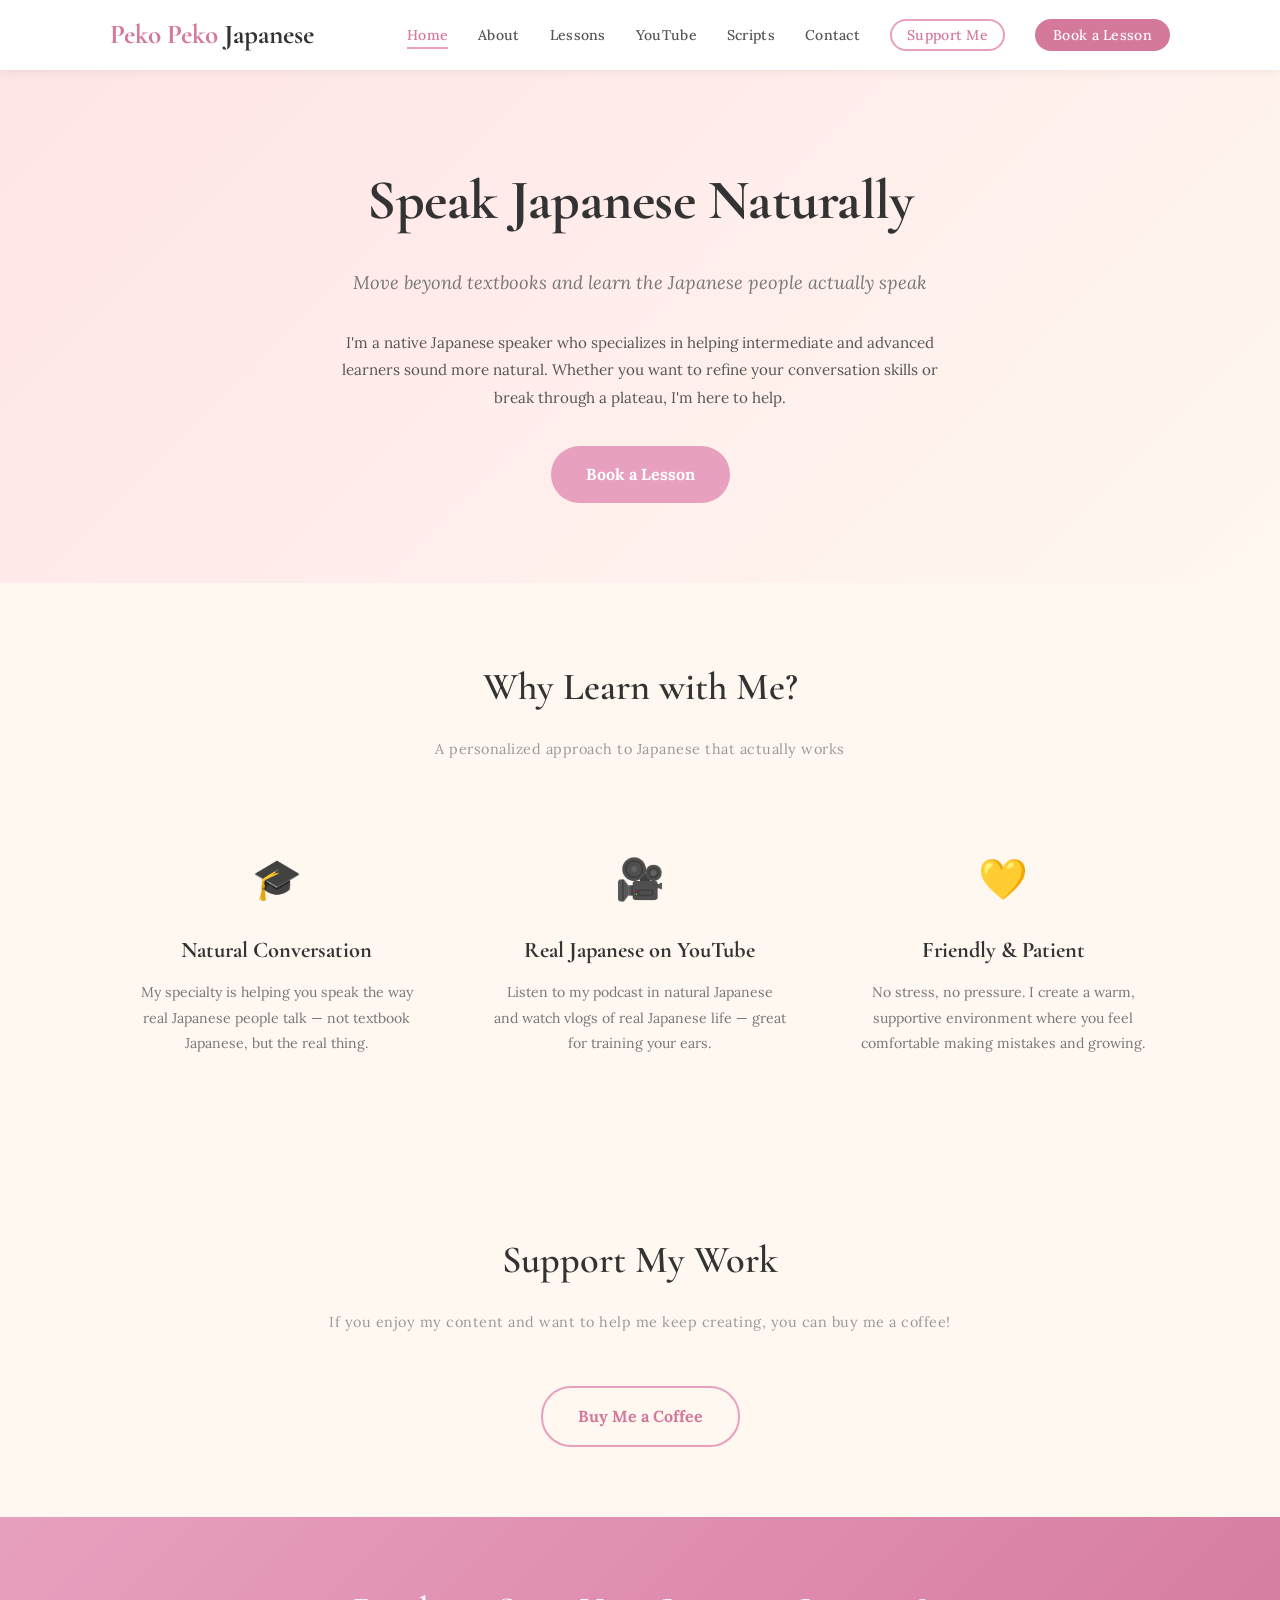
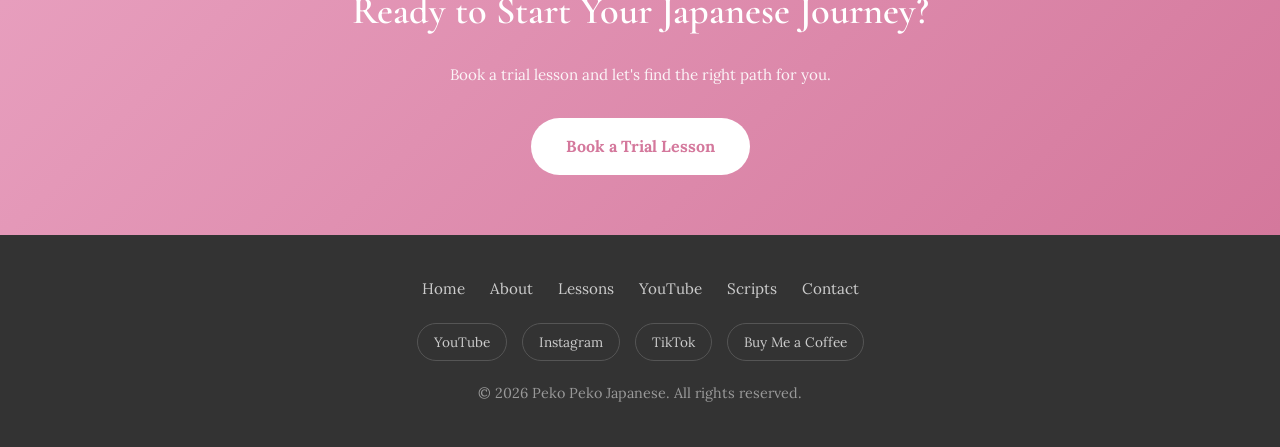
==== commit b29738f2: "Lessons: add price cards and How It Works steps; fix 'Free Trial' wording Co-Authored-By: Claude Opu" ====
--- a/index.html
+++ b/index.html
@@ -72,7 +72,7 @@
   <section class="cta-banner">
     <h2>Ready to Start Your Japanese Journey?</h2>
     <p>Book a trial lesson and let's find the right path for you.</p>
-    <a href="https://preply.in/%E7%8E%96%E5%AE%9F6JA17282232102?ts=17912098" target="_blank" class="btn">Book a Free Trial</a>
+    <a href="https://preply.in/%E7%8E%96%E5%AE%9F6JA17282232102?ts=17912098" target="_blank" class="btn">Book a Trial Lesson</a>
   </section>
 
   <!-- Footer -->
--- a/css/style.css
+++ b/css/style.css
@@ -270,7 +270,8 @@
   font-size: 0.9rem;
 }
 
-.card .tag {
+.card .tag,
+.price-card .tag {
   display: inline-block;
   background-color: #FFE4E6;
   color: #D4789C;
@@ -387,6 +388,98 @@
 
 .pillar {
   text-align: center;
+}
+
+/* ===== Lessons Page：料金カード ===== */
+.price-grid {
+  display: grid;
+  grid-template-columns: repeat(2, minmax(0, 340px));
+  justify-content: center;
+  gap: 30px;
+}
+
+.price-card {
+  background: #fff;
+  border-radius: 15px;
+  padding: 35px 30px;
+  box-shadow: 0 3px 15px rgba(0, 0, 0, 0.05);
+  text-align: center;
+  display: flex;
+  flex-direction: column;
+  align-items: center;
+}
+
+.price-card-main {
+  border: 2px solid #E8A0BF;
+}
+
+.price-card h3 {
+  font-size: 1.6rem;
+  margin-top: 12px;
+}
+
+.price {
+  font-family: 'Cormorant Garamond', serif;
+  font-size: 3rem;
+  font-weight: 700;
+  color: #D4789C;
+  line-height: 1.1;
+}
+
+.price-length {
+  color: #777;
+  margin-bottom: 10px;
+}
+
+.price-card .philosophy-list {
+  text-align: left;
+  margin-bottom: 25px;
+  flex-grow: 1;
+}
+
+.price-note {
+  text-align: center;
+  color: #777;
+  margin-top: 30px;
+}
+
+/* ===== Lessons Page：受講の流れ ===== */
+.steps {
+  display: grid;
+  grid-template-columns: repeat(4, 1fr);
+  gap: 20px;
+}
+
+.step {
+  background: #fff;
+  border-radius: 15px;
+  padding: 30px 20px;
+  text-align: center;
+  box-shadow: 0 3px 15px rgba(0, 0, 0, 0.05);
+}
+
+.step-num {
+  display: inline-flex;
+  align-items: center;
+  justify-content: center;
+  width: 44px;
+  height: 44px;
+  border-radius: 50%;
+  background: #E8A0BF;
+  color: #fff;
+  font-weight: 700;
+  font-size: 1.2rem;
+  margin-bottom: 12px;
+}
+
+.step h3 {
+  font-size: 1.3rem;
+  margin-bottom: 8px;
+}
+
+.step p {
+  color: #777;
+  font-size: 0.88rem;
 }
 
 /* ===== Video Grid ===== */
@@ -817,6 +910,11 @@
     gap: 12px;
   }
 
+  .price-grid,
+  .steps {
+    grid-template-columns: 1fr;
+  }
+
   .about-photo img {
     height: 320px;
     object-position: center 40%;
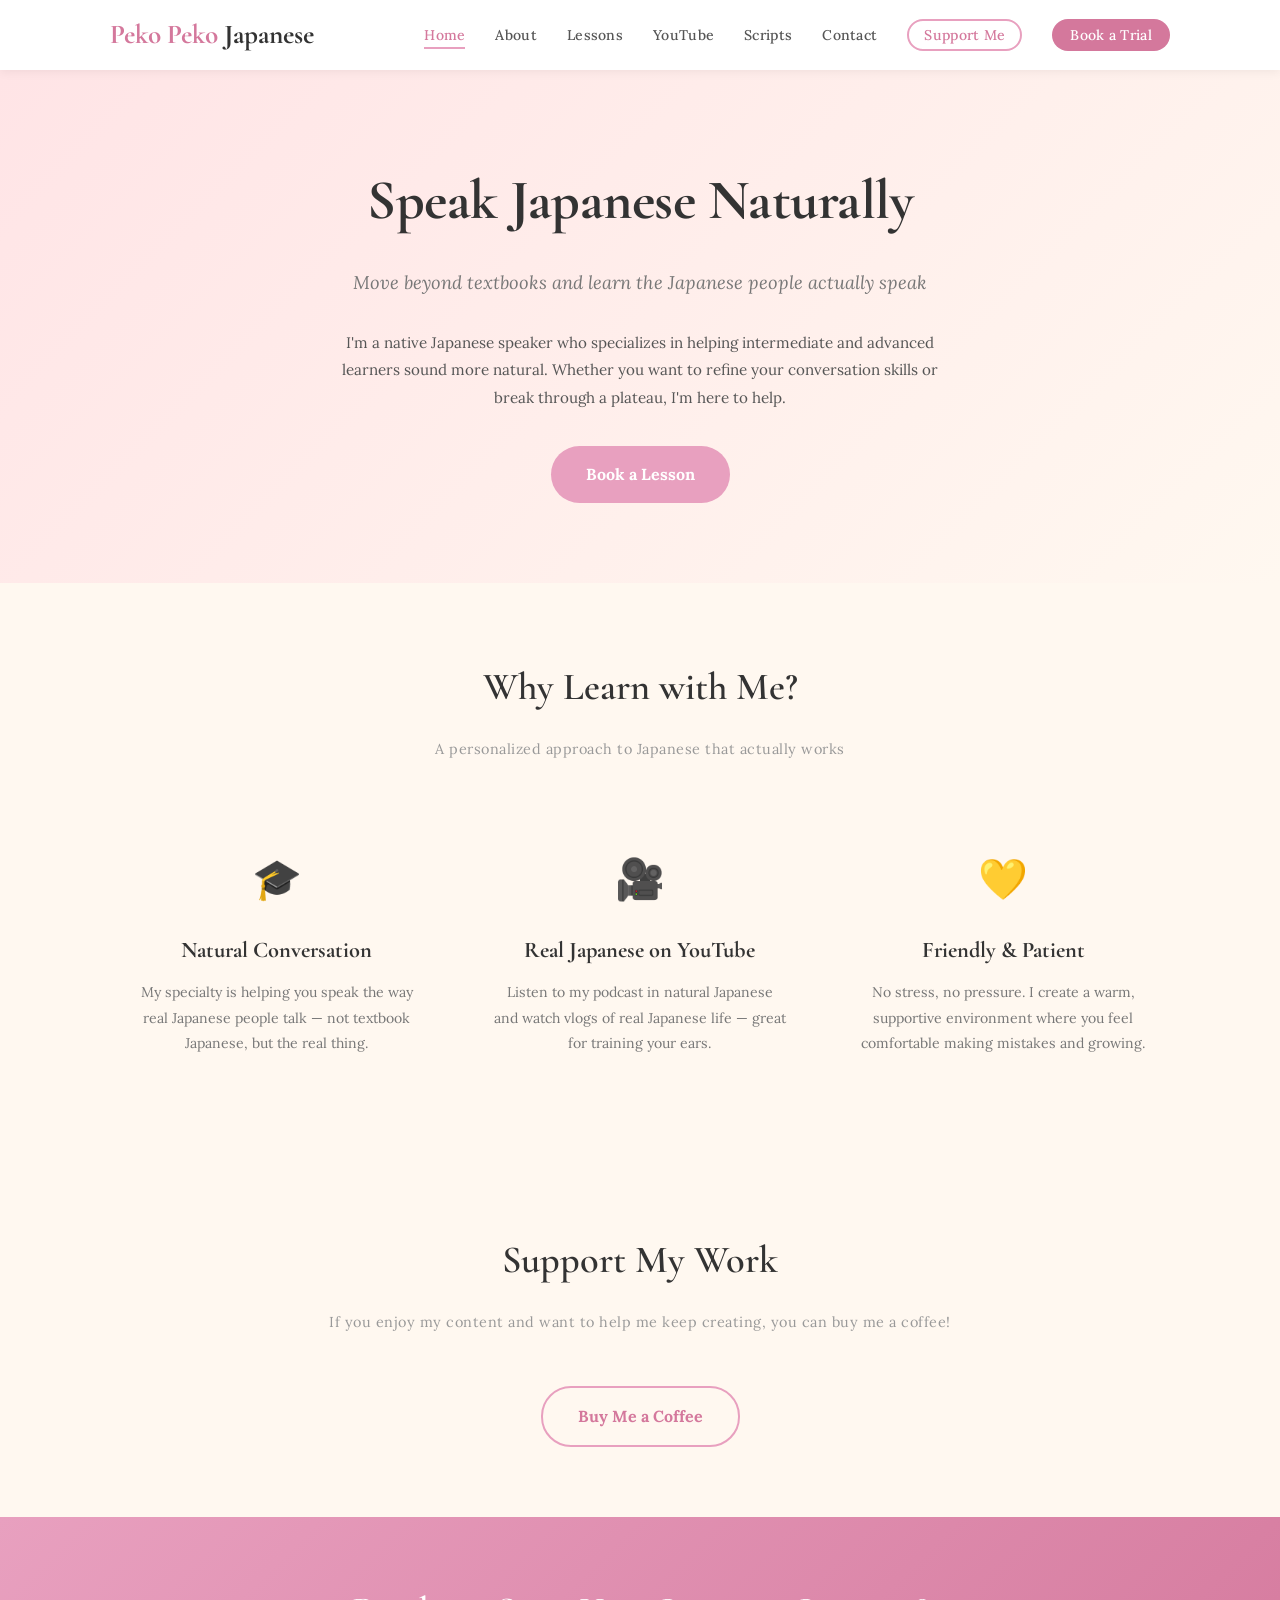
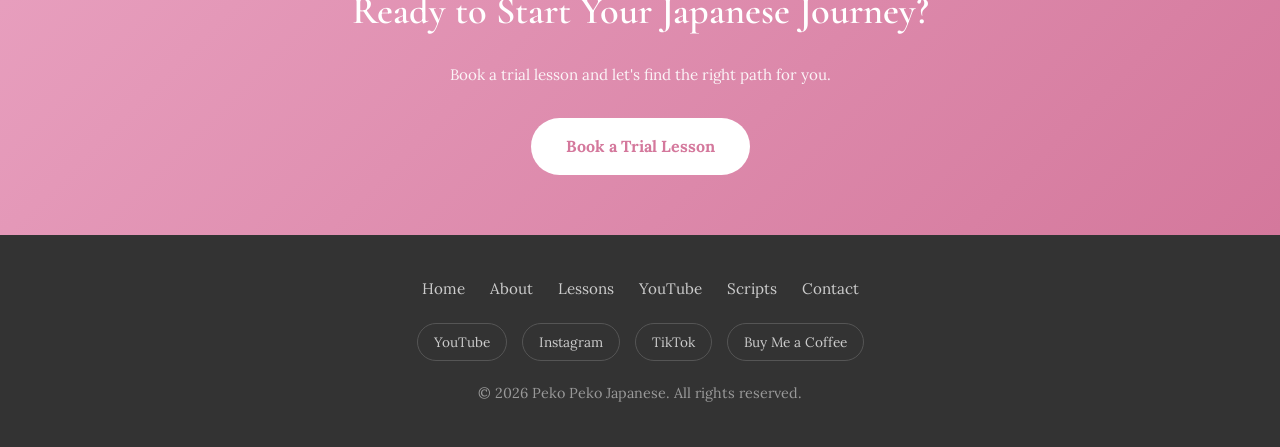
==== commit 17c141fe: "Menu: Book a Trial button opens the trial booking calendar Co-Authored-By: Claude Opus 5.5 <noreply@" ====
--- a/index.html
+++ b/index.html
@@ -20,7 +20,7 @@
         <li><a href="scripts.html">Scripts</a></li>
         <li><a href="contact.html">Contact</a></li>
         <li><a href="https://buymeacoffee.com/pekopeko" target="_blank" class="nav-support">Support Me</a></li>
-        <li><a href="https://preply.in/%E7%8E%96%E5%AE%9F6JA17282232102?ts=17912098" target="_blank" class="nav-book">Book a Lesson</a></li>
+        <li><a href="https://calendar.app.google/QRyTJ1hLcaUxJDiU7" target="_blank" class="nav-book">Book a Trial</a></li>
       </ul>
       <div class="hamburger" id="hamburger" onclick="toggleMenu()">
         <span></span>
--- a/css/style.css
+++ b/css/style.css
@@ -441,6 +441,14 @@
   text-align: center;
   color: #777;
   margin-top: 30px;
+}
+
+.price-card-note {
+  color: #D4789C;
+  font-size: 0.9rem;
+  background: #FFF8F0;
+  border-radius: 12px;
+  padding: 12px 15px;
 }
 
 /* ===== Lessons Page：受講の流れ ===== */
@@ -482,6 +490,12 @@
   font-size: 0.88rem;
 }
 
+.steps-after {
+  text-align: center;
+  color: #555;
+  margin-top: 30px;
+}
+
 /* ===== Video Grid ===== */
 .video-grid {
   display: grid;
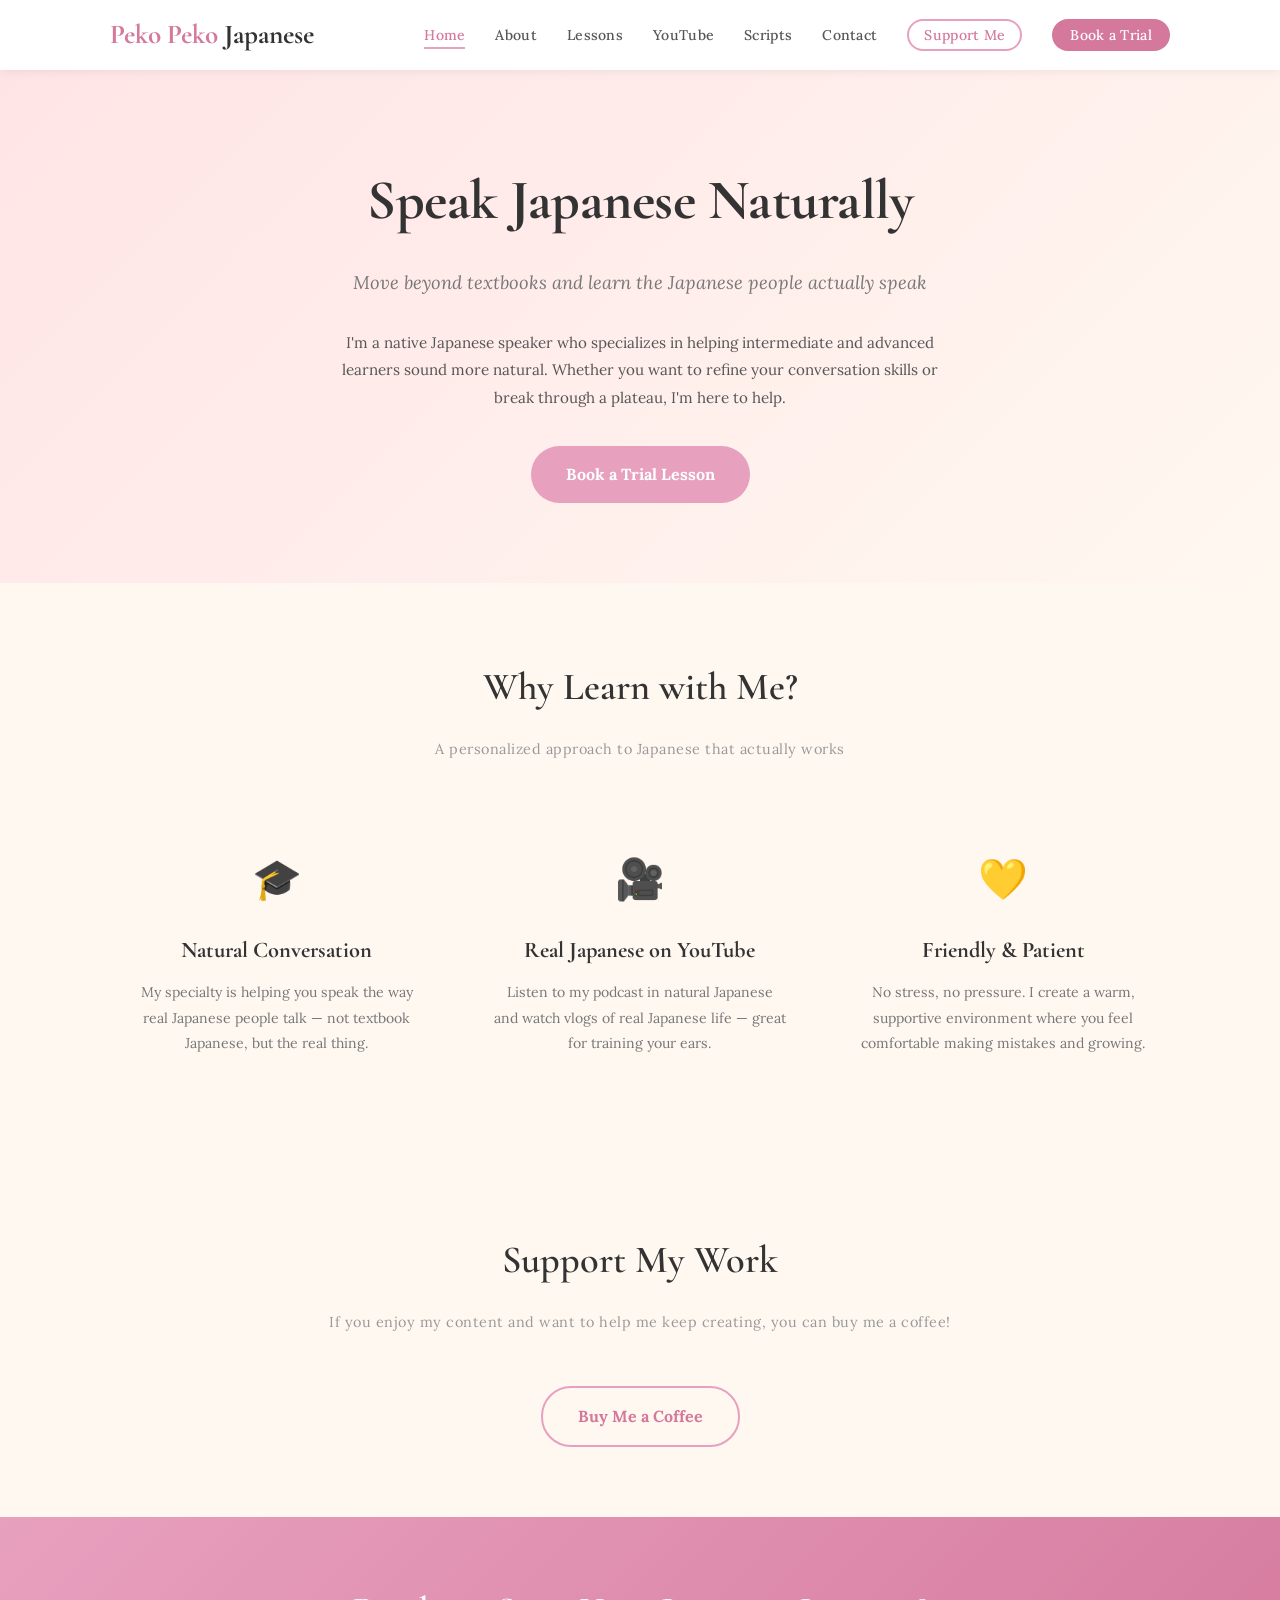
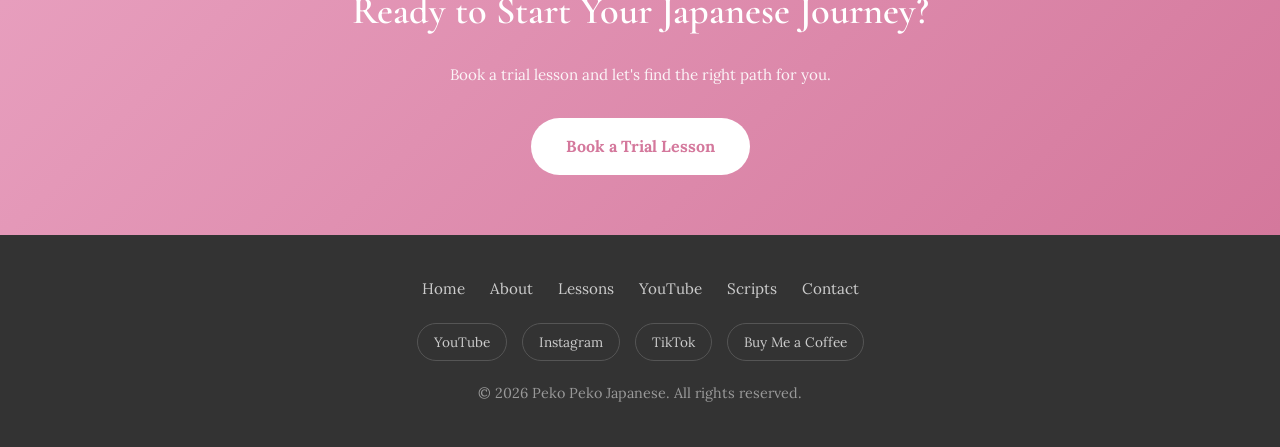
==== commit 3d031a17: "Point trial buttons to booking calendar; keep Preply-labelled links on Preply Co-Authored-By: Claude" ====
--- a/index.html
+++ b/index.html
@@ -35,7 +35,7 @@
     <h1>Speak Japanese Naturally</h1>
     <p class="tagline">Move beyond textbooks and learn the Japanese people actually speak</p>
     <p>I'm a native Japanese speaker who specializes in helping intermediate and advanced learners sound more natural. Whether you want to refine your conversation skills or break through a plateau, I'm here to help.</p>
-    <a href="https://preply.in/%E7%8E%96%E5%AE%9F6JA17282232102?ts=17912098" target="_blank" class="btn btn-primary">Book a Lesson</a>
+    <a href="https://calendar.app.google/QRyTJ1hLcaUxJDiU7" target="_blank" class="btn btn-primary">Book a Trial Lesson</a>
   </section>
 
   <!-- Features -->
@@ -72,7 +72,7 @@
   <section class="cta-banner">
     <h2>Ready to Start Your Japanese Journey?</h2>
     <p>Book a trial lesson and let's find the right path for you.</p>
-    <a href="https://preply.in/%E7%8E%96%E5%AE%9F6JA17282232102?ts=17912098" target="_blank" class="btn">Book a Trial Lesson</a>
+    <a href="https://calendar.app.google/QRyTJ1hLcaUxJDiU7" target="_blank" class="btn">Book a Trial Lesson</a>
   </section>
 
   <!-- Footer -->
